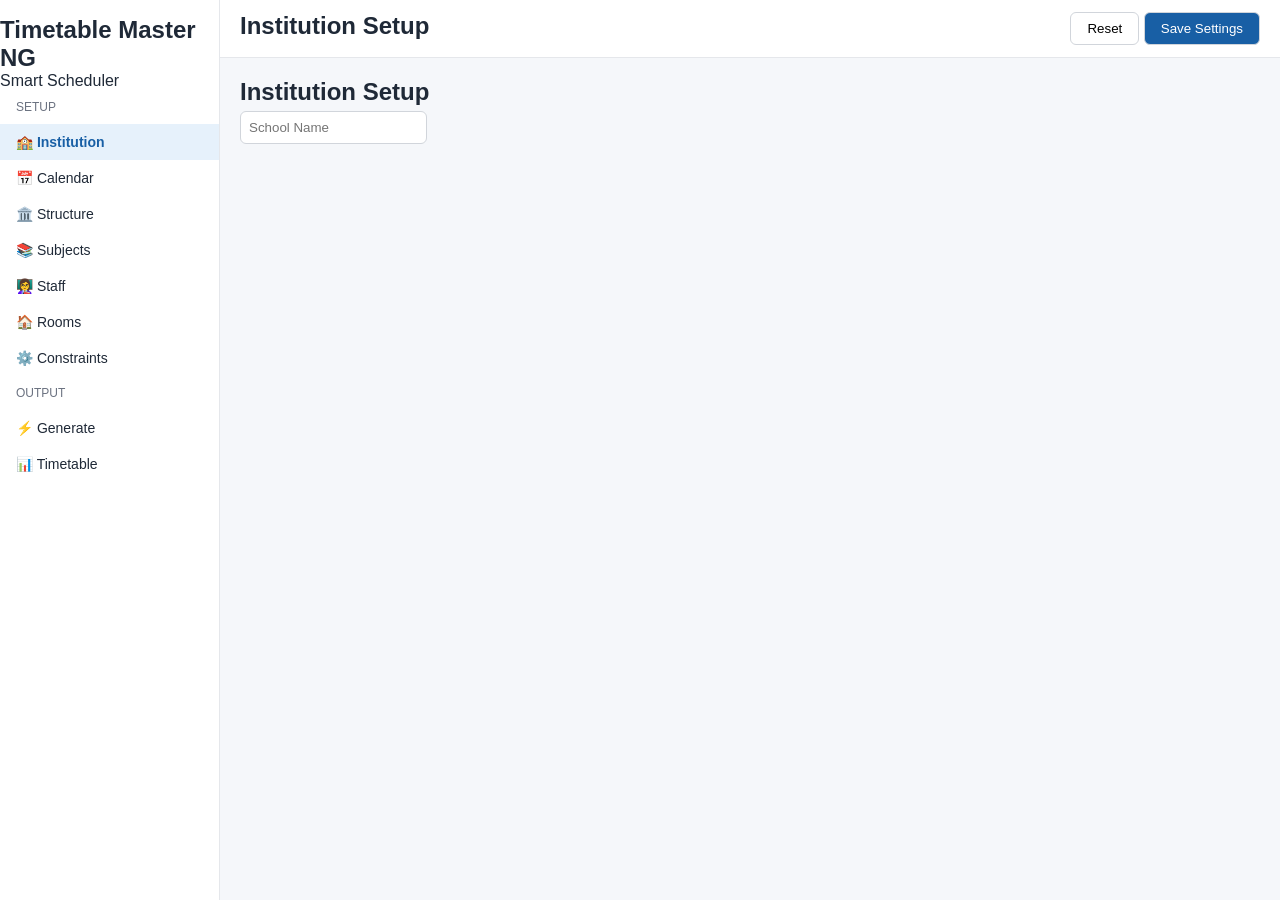
==== dashboard.html @ 40cdf158 "Update dashboard.html" ====
<!DOCTYPE html>
<html lang="en">
<head>
<meta charset="UTF-8">
<meta name="viewport" content="width=device-width, initial-scale=1.0">
<title>Timetable Master NG Dashboard</title>

<link rel="stylesheet" href="assets/css/dashboard.css">
</head>

<body>

<div class="app">

  <!-- SIDEBAR -->
  <div class="sidebar">

  <div class="logo">
    <h2>Timetable Master NG</h2>
    <p>Smart Scheduler</p>
  </div>

  <div class="nav-section">SETUP</div>

  <div class="nav-item active" onclick="nav('institution', this)">🏫 Institution</div>
  <div class="nav-item" onclick="nav('calendar', this)">📅 Calendar</div>
  <div class="nav-item" onclick="nav('structure', this)">🏛️ Structure</div>
  <div class="nav-item" onclick="nav('subjects', this)">📚 Subjects</div>
  <div class="nav-item" onclick="nav('staff', this)">👩‍🏫 Staff</div>
  <div class="nav-item" onclick="nav('rooms', this)">🏠 Rooms</div>
  <div class="nav-item" onclick="nav('constraints', this)">⚙️ Constraints</div>

  <div class="nav-section">OUTPUT</div>

  <div class="nav-item" onclick="nav('generate', this)">⚡ Generate</div>
  <div class="nav-item" onclick="nav('timetable', this)">📊 Timetable</div>

  </div>

  <!-- MAIN -->
  <div class="main">

    <!-- TOP BAR -->
    <div class="topbar">
      <h2 id="page-title">Institution Setup</h2>
      <div>
        <button class="btn" onclick="resetAll()">Reset</button>
        <button class="btn primary" onclick="saveSettings()">Save Settings</button>
      </div>
    </div>

    <!-- CONTENT -->
    <div class="content">

      <!-- INSTITUTION -->
      <div class="page active" id="page-institution">
        <h2>Institution Setup</h2>
        <input type="text" placeholder="School Name">
      </div>

      <!-- CALENDAR -->
      <div class="page" id="page-calendar">
        <h2>Calendar & Time</h2>
        <p>Coming soon...</p>
      </div>

      <!-- STRUCTURE -->
      <div class="page" id="page-structure">
        <h2>Academic Structure</h2>
        <p>Coming soon...</p>
      </div>

      <!-- SUBJECTS -->
      <div class="page" id="page-subjects">
        <h2>Subjects</h2>

        <div id="subj-list"></div>

        <input type="text" id="new-subj" placeholder="Subject">
        <input type="number" id="new-subj-periods" placeholder="Periods">
        <button onclick="addSubject()">Add Subject</button>
      </div>

      <!-- STAFF -->
      <div class="page" id="page-staff">
        <h2>Staff</h2>

        <div id="staff-list"></div>

        <input type="text" id="new-staff" placeholder="Teacher Name">
        <button onclick="addStaff()">Add Staff</button>
      </div>

      <!-- ROOMS -->
      <div class="page" id="page-rooms">
        <h2>Rooms</h2>

        <div id="room-list"></div>

        <input type="text" id="new-room" placeholder="Room Name">
        <button onclick="addRoom()">Add Room</button>
      </div>

      <!-- CONSTRAINTS -->
      <div class="page" id="page-constraints">
        <h2>Constraints</h2>
        <p>Coming soon...</p>
      </div>

      <!-- GENERATE -->
      <div class="page" id="page-generate">
        <h2>Generate Timetable</h2>
        <button onclick="generateTimetable()">Generate</button>
      </div>

      <!-- TIMETABLE -->
      <div class="page" id="page-timetable">
        <h2>Timetable</h2>

        <button onclick="doExport('pdf')">Export PDF</button>
        <button onclick="doExport('excel')">Export Excel</button>

        <table id="tt-table"></table>
      </div>

    </div>
  </div>

</div>

<!-- ✅ VERY IMPORTANT: SCRIPT AT BOTTOM -->
<script src="assets/js/app.js"></script>

</body>
</html>
---- assets/css/dashboard.css ----
/* RESET */
* { box-sizing: border-box; margin: 0; padding: 0; }

/* VARIABLES */
:root {
  --bg: #ffffff;
  --bg2: #f5f7fa;
  --bg3: #eef2f7;
  --txt: #1f2937;
  --txt2: #6b7280;
  --brd: #e5e7eb;
  --brd2: #d1d5db;

  --accent: #185FA5;
  --accent-light: #E6F1FB;

  --success: #3B6D11;
  --success-light: #EAF3DE;

  --warn: #BA7517;
  --warn-light: #FAEEDA;

  --danger: #A32D2D;
  --danger-light: #FCEBEB;

  --rad: 6px;
  --radlg: 10px;
}

/* BODY */
body {
  font-family: Arial, sans-serif;
  color: var(--txt);
  background: var(--bg2);
}

/* LAYOUT */
.app {
  display: flex;
  height: 100vh;
}

/* SIDEBAR */
.sidebar {
  width: 220px;
  background: var(--bg);
  border-right: 1px solid var(--brd);
  padding: 16px 0;
}

.sidebar-logo {
  padding: 0 16px 16px;
  border-bottom: 1px solid var(--brd);
}

.logo-mark {
  font-weight: bold;
}

.logo-sub {
  font-size: 12px;
  color: var(--txt2);
}

/* NAV */
.nav-section {
  padding: 10px 16px;
  font-size: 12px;
  color: var(--txt2);
}

.nav-item {
  padding: 10px 16px;
  cursor: pointer;
  font-size: 14px;
}

.nav-item:hover {
  background: var(--bg2);
}

.nav-item.active {
  background: var(--accent-light);
  color: var(--accent);
  font-weight: bold;
}

/* MAIN */
.main {
  flex: 1;
  display: flex;
  flex-direction: column;
}

/* TOPBAR */
.topbar {
  display: flex;
  justify-content: space-between;
  padding: 12px 20px;
  background: white;
  border-bottom: 1px solid var(--brd);
}

/* BUTTONS */
.btn {
  padding: 8px 16px;
  border: 1px solid var(--brd2);
  background: white;
  cursor: pointer;
  border-radius: var(--rad);
}

.btn.primary {
  background: var(--accent);
  color: white;
}

/* CONTENT */
.content {
  padding: 20px;
  overflow-y: auto;
}

/* PAGES */
.page {
  display: none;
}

.page.active {
  display: block;
}

/* FORMS */
input, select {
  padding: 8px;
  margin: 5px 0;
  border: 1px solid var(--brd2);
  border-radius: var(--rad);
}

/* LISTS */
.item-row {
  background: var(--bg3);
  padding: 8px;
  margin-bottom: 6px;
  border-radius: var(--rad);
}

/* TABLE */
table {
  width: 100%;
  border-collapse: collapse;
  margin-top: 10px;
}

table th, table td {
  border: 1px solid var(--brd);
  padding: 6px;
  text-align: center;
}

/* FLOAT BUTTONS */
.float-whatsapp {
  position: fixed;
  bottom: 20px;
  right: 20px;
  background: #25D366;
  color: white;
  padding: 15px;
  border-radius: 50%;
}

.float-call {
  position: fixed;
  bottom: 80px;
  right: 20px;
  background: #d32f2f;
  color: white;
  padding: 15px;
  border-radius: 50%;
}

/* SCROLL */
.content::-webkit-scrollbar {
  width: 6px;
}

.content::-webkit-scrollbar-thumb {
  background: var(--brd2);
}
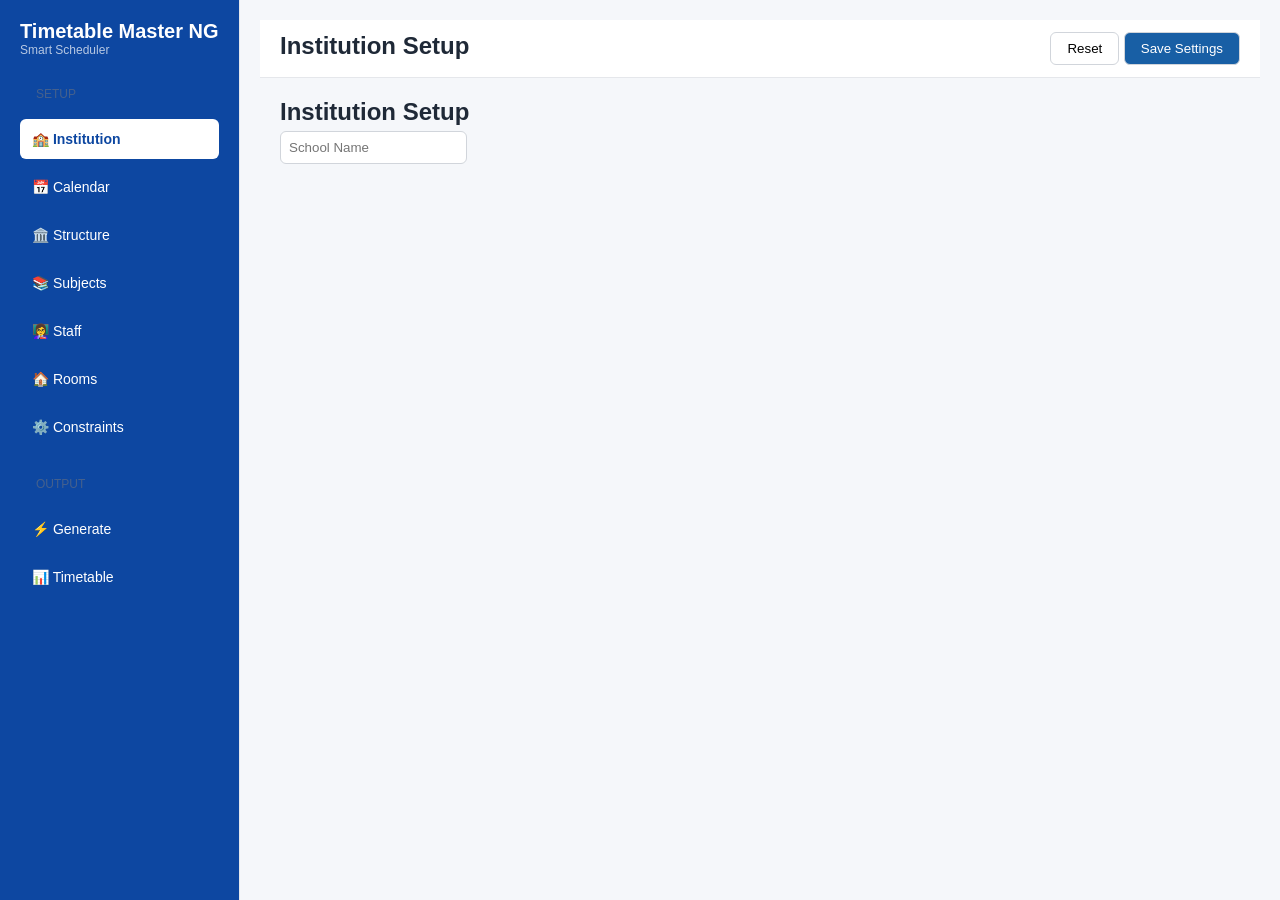
==== commit 9af95459: "Update dashboard.html" ====
--- a/dashboard.html
+++ b/dashboard.html
@@ -38,7 +38,7 @@
   </div>
 
   <!-- MAIN -->
-  <div class="main">
+  <div class="main" style="margin-left:240px; padding:20px;">
 
     <!-- TOP BAR -->
     <div class="topbar">
--- a/assets/css/dashboard.css
+++ b/assets/css/dashboard.css
@@ -188,3 +188,44 @@
 .content::-webkit-scrollbar-thumb {
   background: var(--brd2);
 }
+/* ===== SIDEBAR STYLES ===== */
+.sidebar {
+  width: 240px;
+  background: #0d47a1;
+  color: white;
+  height: 100vh;
+  position: fixed;
+  padding: 20px;
+}
+
+.logo h2 {
+  margin: 0;
+  font-size: 20px;
+}
+
+.logo p {
+  font-size: 12px;
+  opacity: 0.7;
+}
+
+.nav-section {
+  margin-top: 20px;
+  font-size: 12px;
+  opacity: 0.6;
+}
+
+.nav-item {
+  padding: 12px;
+  margin-top: 8px;
+  border-radius: 6px;
+  cursor: pointer;
+}
+
+.nav-item:hover {
+  background: rgba(255,255,255,0.1);
+}
+
+.nav-item.active {
+  background: white;
+  color: #0d47a1;
+}
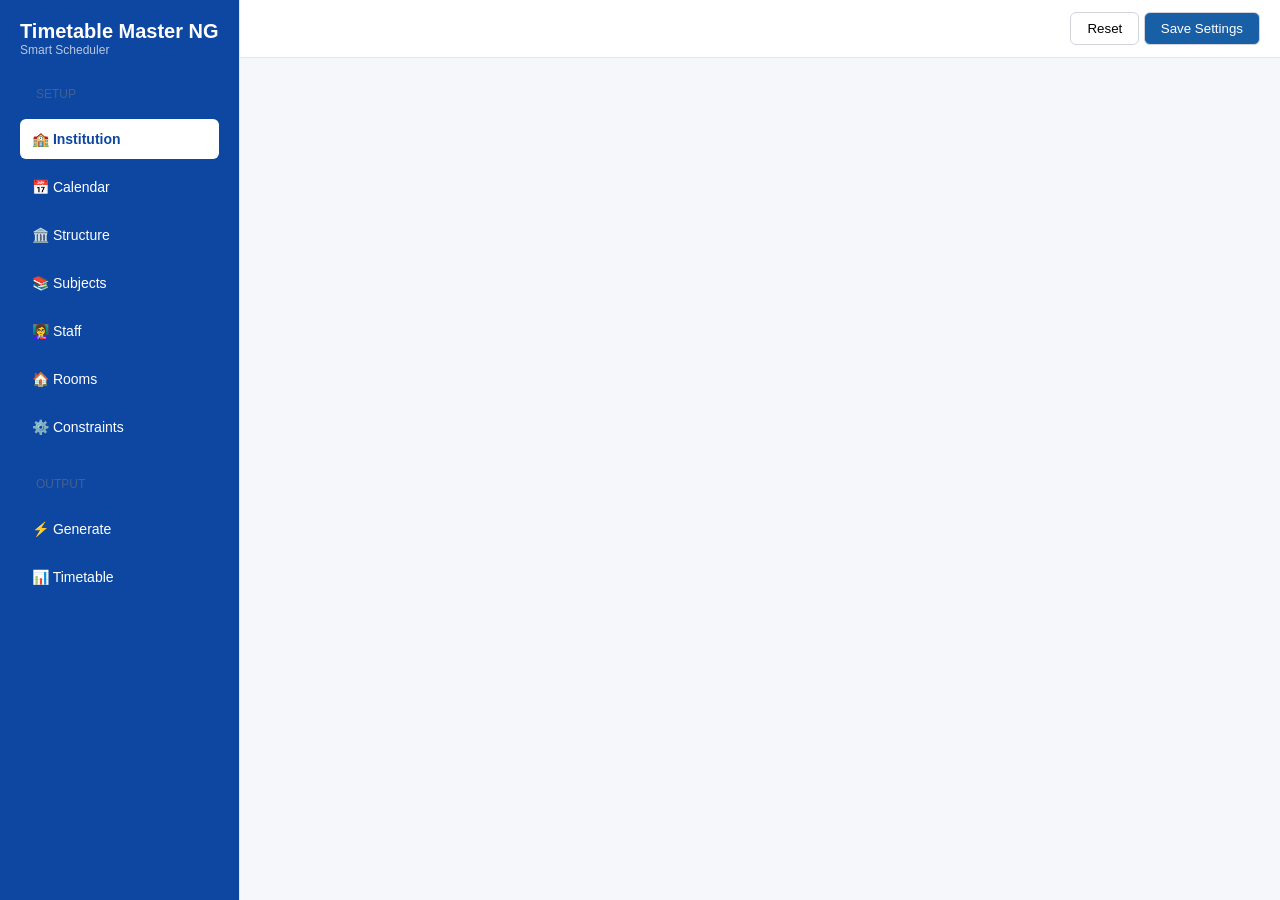
==== commit 01991f25: "Update dashboard.html" ====
--- a/dashboard.html
+++ b/dashboard.html
@@ -38,7 +38,7 @@
   </div>
 
   <!-- MAIN -->
-  <div class="main" style="margin-left:240px; padding:20px;">
+<div class="main">
 
     <!-- TOP BAR -->
     <div class="topbar">
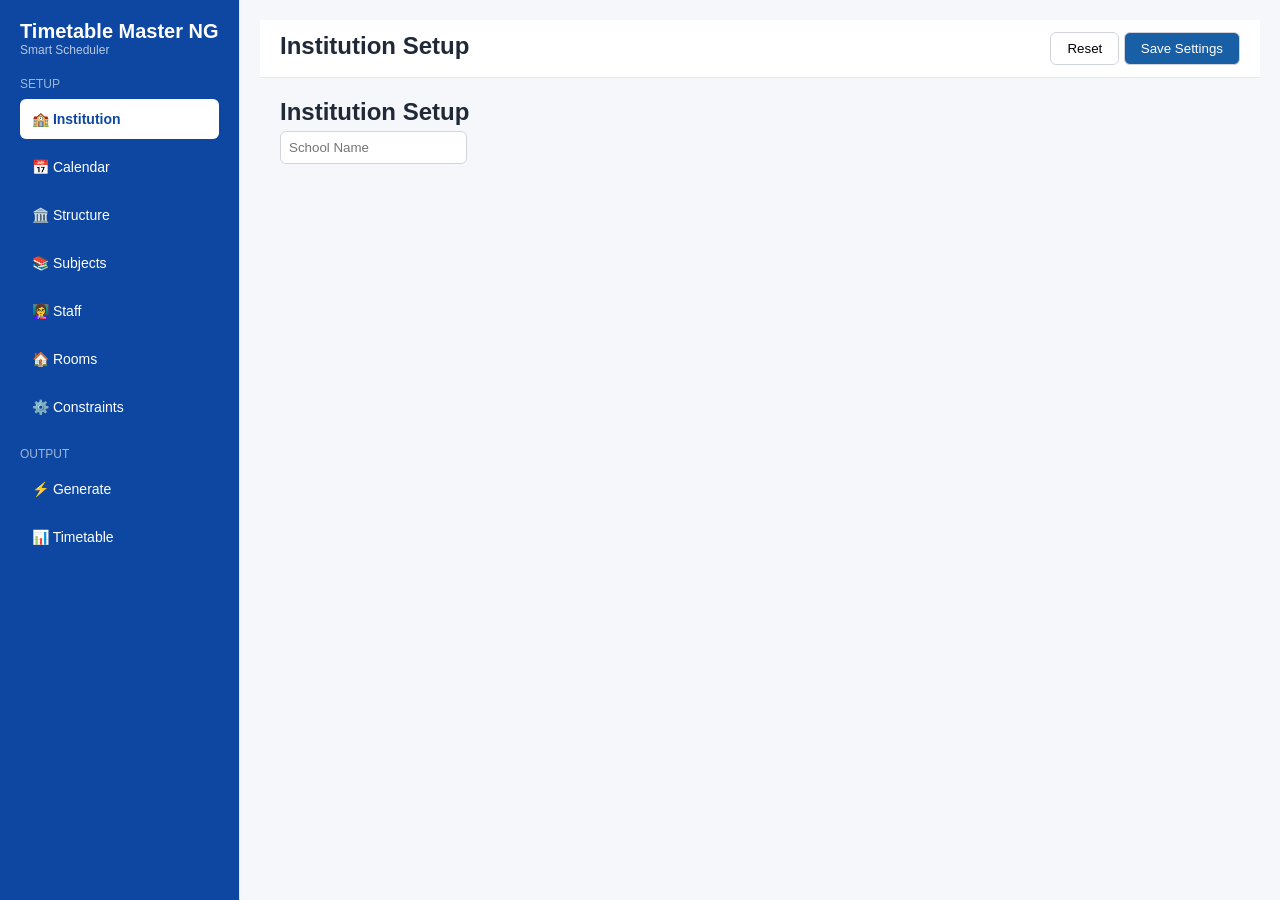
==== commit df61c4b7: "Update dashboard.html" ====
--- a/dashboard.html
+++ b/dashboard.html
@@ -59,10 +59,36 @@
       </div>
 
       <!-- CALENDAR -->
-      <div class="page" id="page-calendar">
-        <h2>Calendar & Time</h2>
-        <p>Coming soon...</p>
-      </div>
+    <div class="page" id="page-calendar">
+
+  <h2>📅 Calendar & Time Setup</h2>
+
+  <div class="card" style="margin-top:15px;">
+
+    <label>Start Time</label>
+    <input type="time" id="start-time">
+
+    <label>End Time</label>
+    <input type="time" id="end-time">
+
+    <label>Period Duration (minutes)</label>
+    <input type="number" id="period-duration" placeholder="e.g 40">
+
+    <label>Break Duration (minutes)</label>
+    <input type="number" id="break-duration" placeholder="e.g 20">
+
+    <label>Days of Operation</label>
+    <div>
+      <label><input type="checkbox" value="Monday"> Monday</label><br>
+      <label><input type="checkbox" value="Tuesday"> Tuesday</label><br>
+      <label><input type="checkbox" value="Wednesday"> Wednesday</label><br>
+      <label><input type="checkbox" value="Thursday"> Thursday</label><br>
+      <label><input type="checkbox" value="Friday"> Friday</label>
+    </div>
+
+  </div>
+
+</div>
 
       <!-- STRUCTURE -->
       <div class="page" id="page-structure">
--- a/assets/css/dashboard.css
+++ b/assets/css/dashboard.css
@@ -63,10 +63,12 @@
 }
 
 /* NAV */
-.nav-section {
-  padding: 10px 16px;
-  font-size: 12px;
-  color: var(--txt2);
+..nav-section {
+  margin-top: 20px;
+  font-size: 12px;
+  color: rgba(255,255,255,0.7);
+  font-weight: 600;
+  letter-spacing: 1px;
 }
 
 .nav-item {
@@ -229,3 +231,7 @@
   background: white;
   color: #0d47a1;
 }
+.main {
+  margin-left: 240px;
+  padding: 20px;
+}
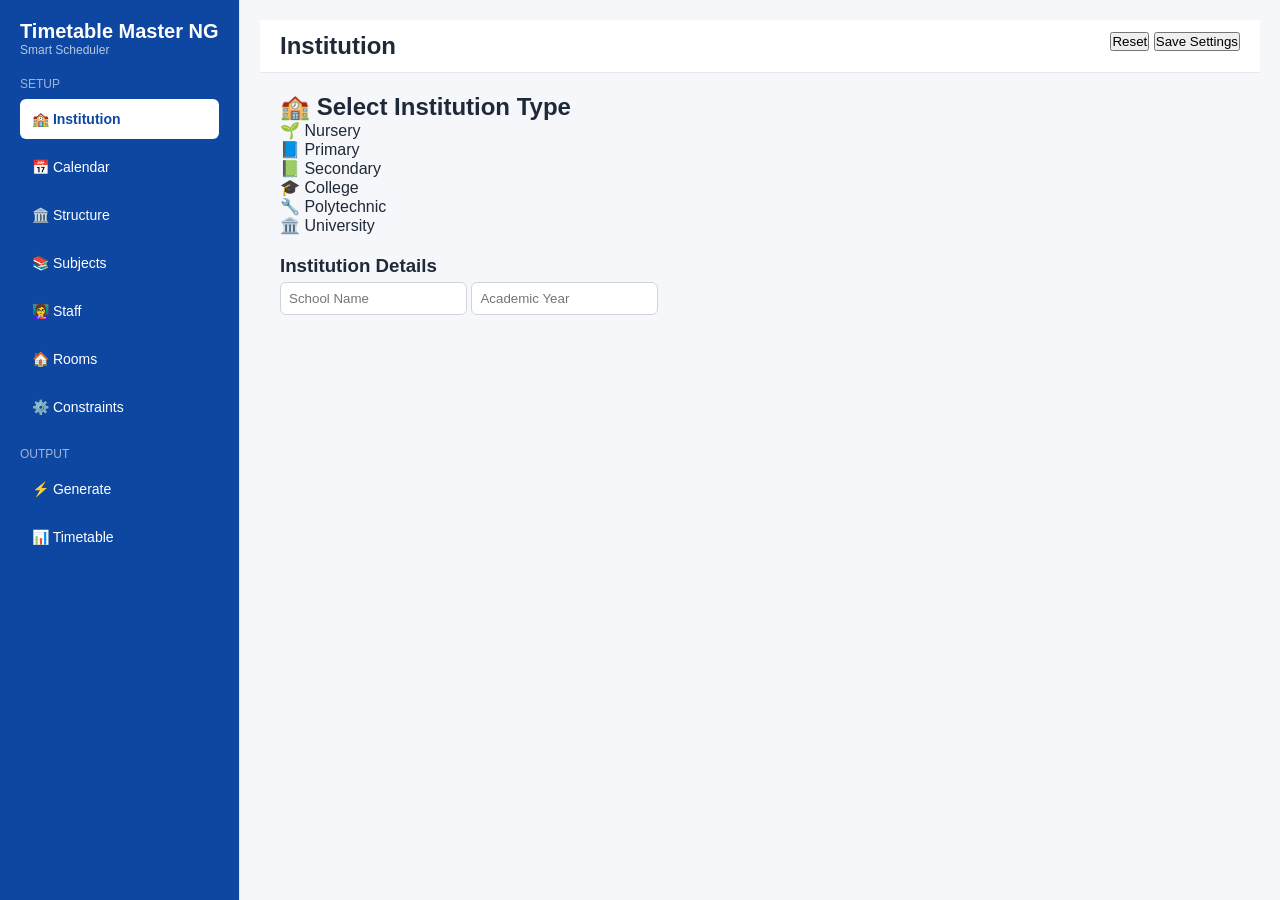
==== commit 91f0482b: "Create dashboard.html" ====
--- a/dashboard.html
+++ b/dashboard.html
@@ -15,89 +15,146 @@
   <!-- SIDEBAR -->
   <div class="sidebar">
 
-  <div class="logo">
-    <h2>Timetable Master NG</h2>
-    <p>Smart Scheduler</p>
+    <div class="logo">
+      <h2>Timetable Master NG</h2>
+      <p>Smart Scheduler</p>
+    </div>
+
+    <div class="nav-section">SETUP</div>
+
+    <div class="nav-item active" onclick="nav('institution', this)">🏫 Institution</div>
+    <div class="nav-item" onclick="nav('calendar', this)">📅 Calendar</div>
+    <div class="nav-item" onclick="nav('structure', this)">🏛️ Structure</div>
+    <div class="nav-item" onclick="nav('subjects', this)">📚 Subjects</div>
+    <div class="nav-item" onclick="nav('staff', this)">👩‍🏫 Staff</div>
+    <div class="nav-item" onclick="nav('rooms', this)">🏠 Rooms</div>
+    <div class="nav-item" onclick="nav('constraints', this)">⚙️ Constraints</div>
+
+    <div class="nav-section">OUTPUT</div>
+
+    <div class="nav-item" onclick="nav('generate', this)">⚡ Generate</div>
+    <div class="nav-item" onclick="nav('timetable', this)">📊 Timetable</div>
+
   </div>
 
-  <div class="nav-section">SETUP</div>
-
-  <div class="nav-item active" onclick="nav('institution', this)">🏫 Institution</div>
-  <div class="nav-item" onclick="nav('calendar', this)">📅 Calendar</div>
-  <div class="nav-item" onclick="nav('structure', this)">🏛️ Structure</div>
-  <div class="nav-item" onclick="nav('subjects', this)">📚 Subjects</div>
-  <div class="nav-item" onclick="nav('staff', this)">👩‍🏫 Staff</div>
-  <div class="nav-item" onclick="nav('rooms', this)">🏠 Rooms</div>
-  <div class="nav-item" onclick="nav('constraints', this)">⚙️ Constraints</div>
-
-  <div class="nav-section">OUTPUT</div>
-
-  <div class="nav-item" onclick="nav('generate', this)">⚡ Generate</div>
-  <div class="nav-item" onclick="nav('timetable', this)">📊 Timetable</div>
-
-  </div>
-
   <!-- MAIN -->
-<div class="main">
-
-    <!-- TOP BAR -->
+  <div class="main">
+
+    <!-- TOPBAR -->
     <div class="topbar">
-      <h2 id="page-title">Institution Setup</h2>
+      <h2 id="page-title">Institution</h2>
+
       <div>
-        <button class="btn" onclick="resetAll()">Reset</button>
-        <button class="btn primary" onclick="saveSettings()">Save Settings</button>
+        <button onclick="resetAll()">Reset</button>
+        <button onclick="saveSettings()">Save Settings</button>
       </div>
     </div>
 
     <!-- CONTENT -->
     <div class="content">
 
+      <!-- ===================== -->
       <!-- INSTITUTION -->
+      <!-- ===================== -->
       <div class="page active" id="page-institution">
-        <h2>Institution Setup</h2>
+
+        <h2>🏫 Select Institution Type</h2>
+
+        <div class="inst-grid">
+
+          <div class="card" onclick="setInstitution('Nursery')">🌱 Nursery</div>
+          <div class="card" onclick="setInstitution('Primary')">📘 Primary</div>
+          <div class="card" onclick="setInstitution('Secondary')">📗 Secondary</div>
+          <div class="card" onclick="setInstitution('College')">🎓 College</div>
+          <div class="card" onclick="setInstitution('Polytechnic')">🔧 Polytechnic</div>
+          <div class="card" onclick="setInstitution('University')">🏛️ University</div>
+
+        </div>
+
+        <h3 style="margin-top:20px;">Institution Details</h3>
+
         <input type="text" placeholder="School Name">
-      </div>
-
+        <input type="text" placeholder="Academic Year">
+
+      </div>
+
+      <!-- ===================== -->
       <!-- CALENDAR -->
-    <div class="page" id="page-calendar">
-
-  <h2>📅 Calendar & Time Setup</h2>
-
-  <div class="card" style="margin-top:15px;">
-
-    <label>Start Time</label>
-    <input type="time" id="start-time">
-
-    <label>End Time</label>
-    <input type="time" id="end-time">
-
-    <label>Period Duration (minutes)</label>
-    <input type="number" id="period-duration" placeholder="e.g 40">
-
-    <label>Break Duration (minutes)</label>
-    <input type="number" id="break-duration" placeholder="e.g 20">
-
-    <label>Days of Operation</label>
-    <div>
-      <label><input type="checkbox" value="Monday"> Monday</label><br>
-      <label><input type="checkbox" value="Tuesday"> Tuesday</label><br>
-      <label><input type="checkbox" value="Wednesday"> Wednesday</label><br>
-      <label><input type="checkbox" value="Thursday"> Thursday</label><br>
-      <label><input type="checkbox" value="Friday"> Friday</label>
-    </div>
-
-  </div>
-
-</div>
-
+      <!-- ===================== -->
+      <div class="page" id="page-calendar">
+
+        <h2>📅 Calendar & Time Setup</h2>
+
+        <div class="card">
+
+          <label>Start Time</label>
+          <input type="time" id="start-time" onchange="saveCalendar()">
+
+          <label>End Time</label>
+          <input type="time" id="end-time" onchange="saveCalendar()">
+
+          <label>Period Duration (minutes)</label>
+          <input type="number" id="period-duration" placeholder="e.g 40" onchange="saveCalendar()">
+
+          <label>Break Duration (minutes)</label>
+          <input type="number" id="break-duration" placeholder="e.g 20" onchange="saveCalendar()">
+
+          <label>Days of Operation</label>
+
+          <div class="days-group">
+
+            <label class="day-item">
+              <input type="checkbox" value="Monday" onchange="saveCalendar()">
+              <span>Monday</span>
+            </label>
+
+            <label class="day-item">
+              <input type="checkbox" value="Tuesday" onchange="saveCalendar()">
+              <span>Tuesday</span>
+            </label>
+
+            <label class="day-item">
+              <input type="checkbox" value="Wednesday" onchange="saveCalendar()">
+              <span>Wednesday</span>
+            </label>
+
+            <label class="day-item">
+              <input type="checkbox" value="Thursday" onchange="saveCalendar()">
+              <span>Thursday</span>
+            </label>
+
+            <label class="day-item">
+              <input type="checkbox" value="Friday" onchange="saveCalendar()">
+              <span>Friday</span>
+            </label>
+
+          </div>
+
+        </div>
+
+      </div>
+
+      <!-- ===================== -->
       <!-- STRUCTURE -->
+      <!-- ===================== -->
       <div class="page" id="page-structure">
-        <h2>Academic Structure</h2>
-        <p>Coming soon...</p>
-      </div>
-
+
+        <h2>🏛️ Academic Structure</h2>
+
+        <div class="card">
+          <p id="inst-type-display"></p>
+          <div id="structure-form"></div>
+        </div>
+
+        <div id="class-list" style="margin-top:15px;"></div>
+
+      </div>
+
+      <!-- ===================== -->
       <!-- SUBJECTS -->
+      <!-- ===================== -->
       <div class="page" id="page-subjects">
+
         <h2>Subjects</h2>
 
         <div id="subj-list"></div>
@@ -105,48 +162,65 @@
         <input type="text" id="new-subj" placeholder="Subject">
         <input type="number" id="new-subj-periods" placeholder="Periods">
         <button onclick="addSubject()">Add Subject</button>
-      </div>
-
+
+      </div>
+
+      <!-- ===================== -->
       <!-- STAFF -->
+      <!-- ===================== -->
       <div class="page" id="page-staff">
+
         <h2>Staff</h2>
 
         <div id="staff-list"></div>
 
         <input type="text" id="new-staff" placeholder="Teacher Name">
         <button onclick="addStaff()">Add Staff</button>
-      </div>
-
+
+      </div>
+
+      <!-- ===================== -->
       <!-- ROOMS -->
+      <!-- ===================== -->
       <div class="page" id="page-rooms">
+
         <h2>Rooms</h2>
 
         <div id="room-list"></div>
 
         <input type="text" id="new-room" placeholder="Room Name">
         <button onclick="addRoom()">Add Room</button>
-      </div>
-
+
+      </div>
+
+      <!-- ===================== -->
       <!-- CONSTRAINTS -->
+      <!-- ===================== -->
       <div class="page" id="page-constraints">
         <h2>Constraints</h2>
         <p>Coming soon...</p>
       </div>
 
+      <!-- ===================== -->
       <!-- GENERATE -->
+      <!-- ===================== -->
       <div class="page" id="page-generate">
         <h2>Generate Timetable</h2>
         <button onclick="generateTimetable()">Generate</button>
       </div>
 
+      <!-- ===================== -->
       <!-- TIMETABLE -->
+      <!-- ===================== -->
       <div class="page" id="page-timetable">
+
         <h2>Timetable</h2>
 
         <button onclick="doExport('pdf')">Export PDF</button>
         <button onclick="doExport('excel')">Export Excel</button>
 
         <table id="tt-table"></table>
+
       </div>
 
     </div>
@@ -154,7 +228,7 @@
 
 </div>
 
-<!-- ✅ VERY IMPORTANT: SCRIPT AT BOTTOM -->
+<!-- SCRIPT -->
 <script src="assets/js/app.js"></script>
 
 </body>
--- a/assets/css/dashboard.css
+++ b/assets/css/dashboard.css
@@ -235,3 +235,27 @@
   margin-left: 240px;
   padding: 20px;
 }
+.card input {
+  width: 100%;
+  padding: 10px;
+  margin: 8px 0;
+  border-radius: 6px;
+  border: 1px solid #ccc;
+}
+.days-group {
+  margin-top: 10px;
+}
+
+.day-item {
+  display: flex;
+  align-items: center;
+  gap: 10px;
+  margin: 8px 0;
+  font-size: 14px;
+}
+
+.day-item input {
+  width: 18px;
+  height: 18px;
+  cursor: pointer;
+}
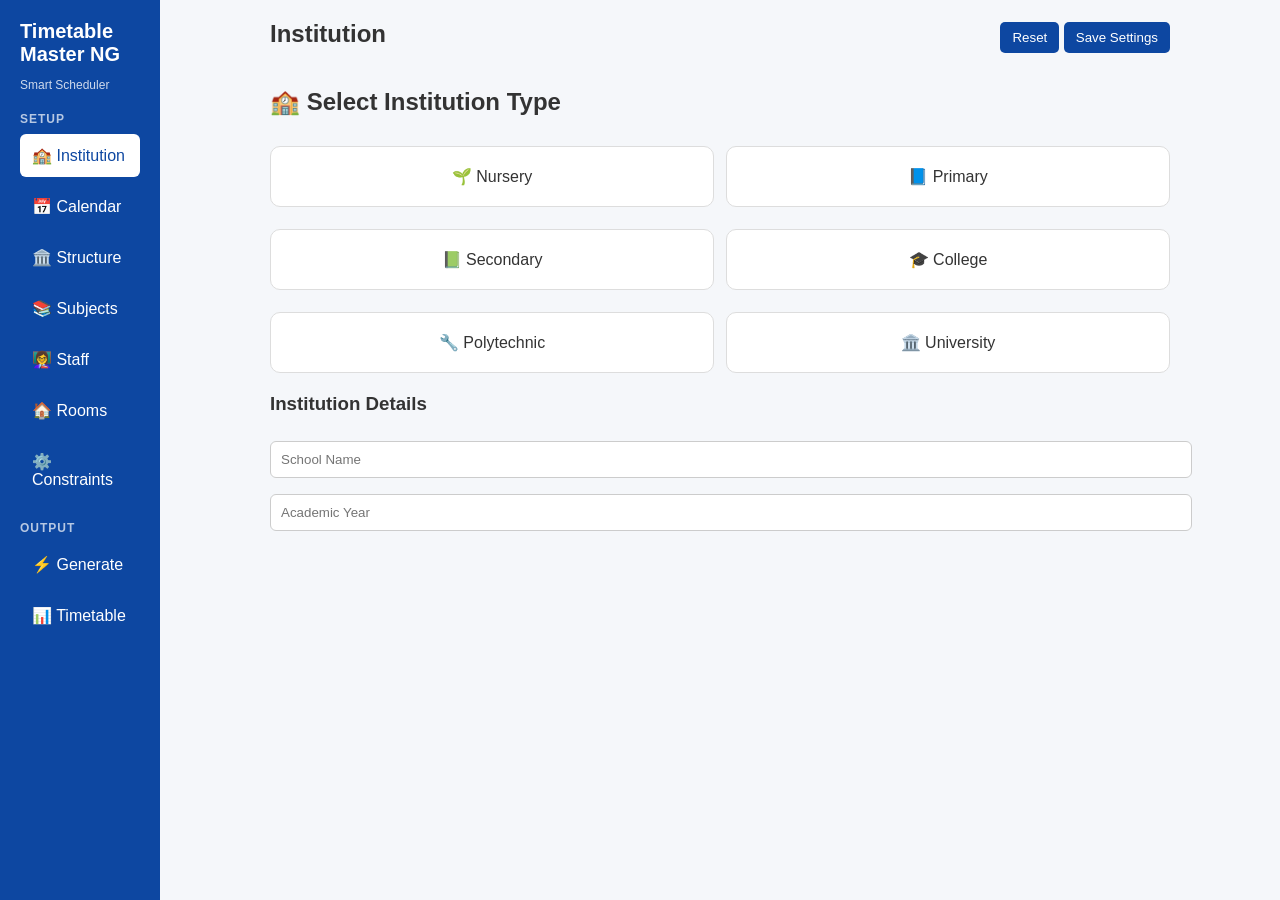
==== commit 4cc204d0: "Update dashboard.html" ====
--- a/dashboard.html
+++ b/dashboard.html
@@ -142,7 +142,7 @@
         <h2>🏛️ Academic Structure</h2>
 
         <div class="card">
-          <p id="inst-type-display"></p>
+          <h3 id="inst-type-display"></h3>
           <div id="structure-form"></div>
         </div>
 
--- a/assets/css/dashboard.css
+++ b/assets/css/dashboard.css
@@ -1,69 +1,70 @@
-/* RESET */
-* { box-sizing: border-box; margin: 0; padding: 0; }
-
-/* VARIABLES */
-:root {
-  --bg: #ffffff;
-  --bg2: #f5f7fa;
-  --bg3: #eef2f7;
-  --txt: #1f2937;
-  --txt2: #6b7280;
-  --brd: #e5e7eb;
-  --brd2: #d1d5db;
-
-  --accent: #185FA5;
-  --accent-light: #E6F1FB;
-
-  --success: #3B6D11;
-  --success-light: #EAF3DE;
-
-  --warn: #BA7517;
-  --warn-light: #FAEEDA;
-
-  --danger: #A32D2D;
-  --danger-light: #FCEBEB;
-
-  --rad: 6px;
-  --radlg: 10px;
-}
-
-/* BODY */
+/* =======================
+   MOBILE FIX
+======================= */
+@media (max-width: 768px) {
+  .sidebar {
+    width: 140px;
+    padding: 15px 10px;
+  }
+
+  .main {
+    margin-left: 140px;
+    width: calc(100% - 140px);
+    padding: 15px;
+  }
+
+  .logo h2 {
+    font-size: 16px;
+  }
+
+  .logo p {
+    font-size: 10px;
+  }
+
+  .nav-item {
+    font-size: 13px;
+    padding: 10px;
+  }
+}
+
+/* =======================
+   GLOBAL
+======================= */
 body {
+  margin: 0;
   font-family: Arial, sans-serif;
-  color: var(--txt);
-  background: var(--bg2);
-}
-
-/* LAYOUT */
+  background: #f5f7fa;
+  color: #333;
+}
+
 .app {
   display: flex;
+}
+
+/* =======================
+   SIDEBAR
+======================= */
+.sidebar {
+  width: 120px; /* reduced from 240 */
+  background: #0d47a1;
+  color: white;
   height: 100vh;
-}
-
-/* SIDEBAR */
-.sidebar {
-  width: 220px;
-  background: var(--bg);
-  border-right: 1px solid var(--brd);
-  padding: 16px 0;
-}
-
-.sidebar-logo {
-  padding: 0 16px 16px;
-  border-bottom: 1px solid var(--brd);
-}
-
-.logo-mark {
-  font-weight: bold;
-}
-
-.logo-sub {
+  position: fixed;
+  padding: 20px;
+}
+
+.logo h2 {
+  margin: 0;
+  font-size: 20px;
+}
+
+.logo p {
   font-size: 12px;
-  color: var(--txt2);
-}
-
-/* NAV */
-..nav-section {
+  opacity: 0.8;
+}
+
+/* SECTION TITLES */
+.nav-section {
   margin-top: 20px;
   font-size: 12px;
   color: rgba(255,255,255,0.7);
@@ -71,56 +72,63 @@
   letter-spacing: 1px;
 }
 
+/* NAV ITEMS */
 .nav-item {
-  padding: 10px 16px;
-  cursor: pointer;
-  font-size: 14px;
+  padding: 12px;
+  margin-top: 8px;
+  border-radius: 6px;
+  cursor: pointer;
+  transition: 0.2s;
 }
 
 .nav-item:hover {
-  background: var(--bg2);
+  background: rgba(255,255,255,0.1);
 }
 
 .nav-item.active {
-  background: var(--accent-light);
-  color: var(--accent);
-  font-weight: bold;
-}
-
-/* MAIN */
+  background: white;
+  color: #0d47a1;
+}
+
+/* =======================
+   MAIN LAYOUT
+======================= */
 .main {
-  flex: 1;
-  display: flex;
-  flex-direction: column;
-}
-
-/* TOPBAR */
+  margin-left: 160px;
+  width: calc(100% - 160px);
+}
+
+/* =======================
+   TOPBAR
+======================= */
 .topbar {
   display: flex;
   justify-content: space-between;
-  padding: 12px 20px;
-  background: white;
-  border-bottom: 1px solid var(--brd);
-}
-
-/* BUTTONS */
-.btn {
-  padding: 8px 16px;
-  border: 1px solid var(--brd2);
-  background: white;
-  cursor: pointer;
-  border-radius: var(--rad);
-}
-
-.btn.primary {
-  background: var(--accent);
-  color: white;
-}
-
-/* CONTENT */
+  align-items: center;
+  max-width: 900px;
+  margin: 0 auto;
+}
+.topbar button {
+  padding: 8px 12px;
+  border: none;
+  background: #0d47a1;
+  color: white;
+  border-radius: 5px;
+  cursor: pointer;
+}
+
+.topbar button:hover {
+  opacity: 0.9;
+}
+
+/* =======================
+   CONTENT
+======================= */
 .content {
-  padding: 20px;
-  overflow-y: auto;
+  margin-top: 20px;
+  max-width: 900px;
+  margin-left: auto;
+  margin-right: auto;
 }
 
 /* PAGES */
@@ -132,116 +140,89 @@
   display: block;
 }
 
-/* FORMS */
-input, select {
-  padding: 8px;
-  margin: 5px 0;
-  border: 1px solid var(--brd2);
-  border-radius: var(--rad);
-}
-
-/* LISTS */
-.item-row {
-  background: var(--bg3);
-  padding: 8px;
-  margin-bottom: 6px;
-  border-radius: var(--rad);
-}
-
-/* TABLE */
-table {
-  width: 100%;
-  border-collapse: collapse;
+/* =======================
+   CARD
+======================= */
+.card {
+  background: white;
+  padding: 20px;
+  border-radius: 10px;
+  border: 1px solid #ddd;
   margin-top: 10px;
 }
 
-table th, table td {
-  border: 1px solid var(--brd);
-  padding: 6px;
+/* =======================
+   INSTITUTION GRID
+======================= */
+.inst-grid {
+  display: grid;
+  grid-template-columns: repeat(2, 1fr);
+  gap: 12px;
+  margin-top: 10px;
+}
+
+/* CARD BUTTON STYLE */
+.inst-grid .card {
   text-align: center;
-}
-
-/* FLOAT BUTTONS */
-.float-whatsapp {
-  position: fixed;
-  bottom: 20px;
-  right: 20px;
-  background: #25D366;
-  color: white;
-  padding: 15px;
-  border-radius: 50%;
-}
-
-.float-call {
-  position: fixed;
-  bottom: 80px;
-  right: 20px;
-  background: #d32f2f;
-  color: white;
-  padding: 15px;
-  border-radius: 50%;
-}
-
-/* SCROLL */
-.content::-webkit-scrollbar {
-  width: 6px;
-}
-
-.content::-webkit-scrollbar-thumb {
-  background: var(--brd2);
-}
-/* ===== SIDEBAR STYLES ===== */
-.sidebar {
-  width: 240px;
-  background: #0d47a1;
-  color: white;
-  height: 100vh;
-  position: fixed;
-  padding: 20px;
-}
-
-.logo h2 {
-  margin: 0;
-  font-size: 20px;
-}
-
-.logo p {
-  font-size: 12px;
-  opacity: 0.7;
-}
-
-.nav-section {
-  margin-top: 20px;
-  font-size: 12px;
-  opacity: 0.6;
-}
-
-.nav-item {
-  padding: 12px;
-  margin-top: 8px;
-  border-radius: 6px;
-  cursor: pointer;
-}
-
-.nav-item:hover {
-  background: rgba(255,255,255,0.1);
-}
-
-.nav-item.active {
-  background: white;
-  color: #0d47a1;
-}
-.main {
-  margin-left: 240px;
-  padding: 20px;
-}
-.card input {
+  cursor: pointer;
+  transition: 0.2s;
+}
+
+.inst-grid .card:hover {
+  border: 2px solid #0d47a1;
+}
+
+/* =======================
+   INPUTS
+======================= */
+input {
   width: 100%;
   padding: 10px;
   margin: 8px 0;
   border-radius: 6px;
   border: 1px solid #ccc;
 }
+
+/* =======================
+   BUTTONS
+======================= */
+button {
+  padding: 10px 14px;
+  margin-top: 8px;
+  border: none;
+  background: #0d47a1;
+  color: white;
+  border-radius: 6px;
+  cursor: pointer;
+}
+
+button:hover {
+  opacity: 0.9;
+}
+
+/* =======================
+   LIST ITEMS (Subjects, Staff, Rooms, Classes)
+======================= */
+.item-row {
+  background: white;
+  padding: 10px;
+  margin-top: 6px;
+  border-radius: 6px;
+  display: flex;
+  justify-content: space-between;
+  align-items: center;
+  border: 1px solid #ddd;
+}
+
+.item-row button {
+  background: red;
+  padding: 4px 8px;
+  font-size: 12px;
+}
+
+/* =======================
+   CALENDAR DAYS
+======================= */
 .days-group {
   margin-top: 10px;
 }
@@ -259,3 +240,29 @@
   height: 18px;
   cursor: pointer;
 }
+
+.day-item:hover {
+  background: rgba(0,0,0,0.03);
+  padding: 6px;
+  border-radius: 6px;
+}
+
+/* =======================
+   TABLE (TIMETABLE)
+======================= */
+table {
+  width: 100%;
+  border-collapse: collapse;
+  margin-top: 20px;
+}
+
+th, td {
+  border: 1px solid #ddd;
+  padding: 10px;
+  text-align: center;
+}
+
+th {
+  background: #0d47a1;
+  color: white;
+}
